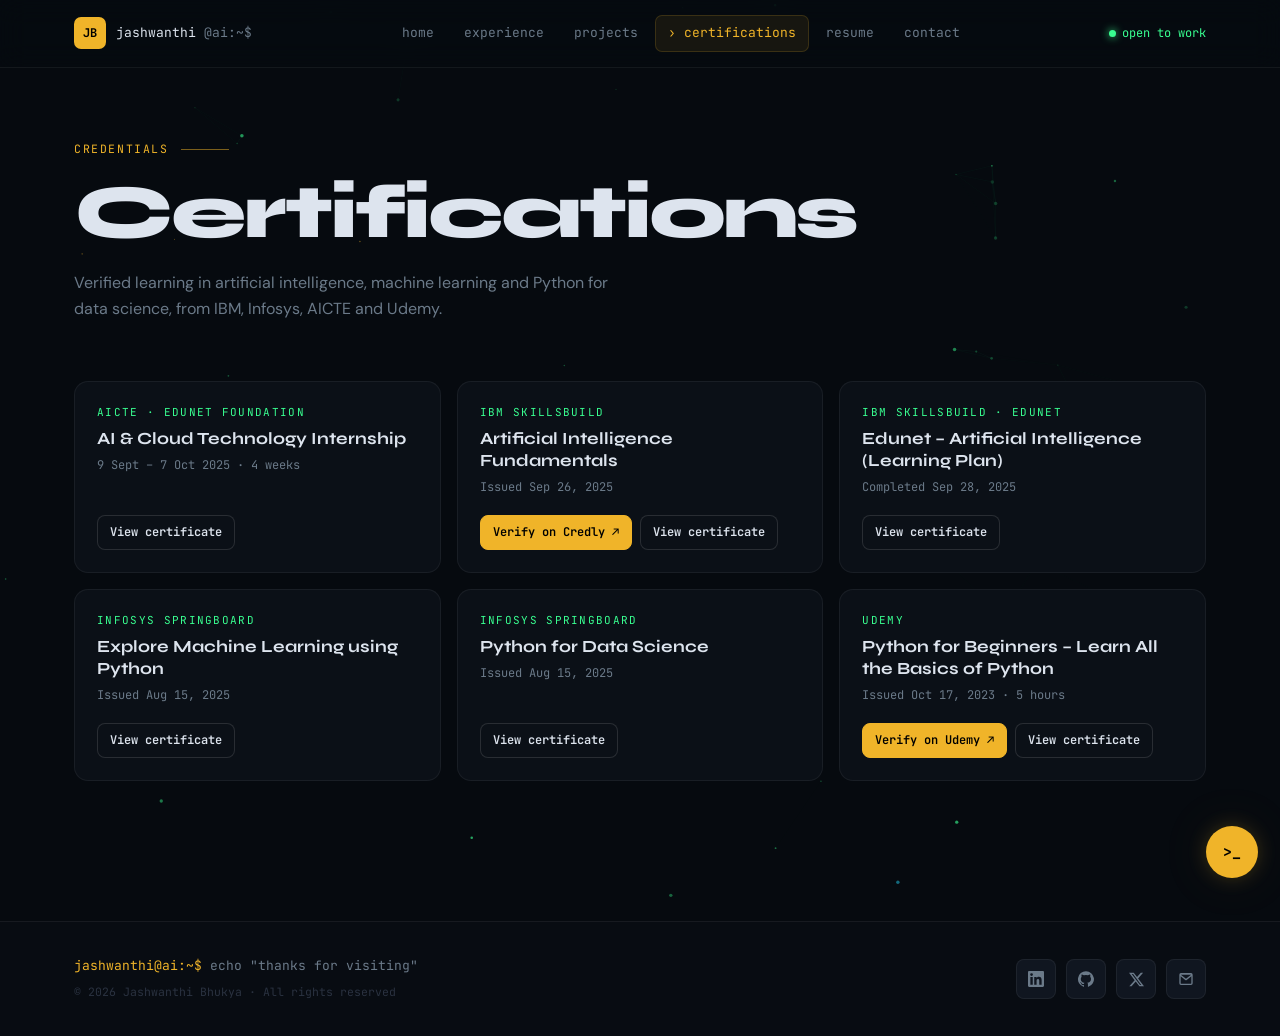
==== certifications.html @ b8790a80 "Add files via upload" ====
<!doctype html>
<html lang="en">
<head>
<meta charset="utf-8">
<meta name="viewport" content="width=device-width, initial-scale=1">
<title>Certifications | Jashwanthi Bhukya</title>
<meta name="description" content="Verified certifications of Jashwanthi Bhukya in AI, machine learning and Python.">
<link rel="icon" href="data:image/svg+xml,%3Csvg xmlns='http://www.w3.org/2000/svg' viewBox='0 0 32 32'%3E%3Crect width='32' height='32' rx='7' fill='%23f0b429'/%3E%3Ctext x='16' y='21' font-family='monospace' font-size='13' font-weight='700' text-anchor='middle' fill='%23000'%3EJB%3C/text%3E%3C/svg%3E">
<link rel="preconnect" href="https://fonts.googleapis.com">
<link rel="preconnect" href="https://fonts.gstatic.com" crossorigin>
<link href="https://fonts.googleapis.com/css2?family=Syne:wght@600;700;800&family=JetBrains+Mono:wght@400;500;600;700&family=DM+Sans:opsz,wght@9..40,300;9..40,400;9..40,500&display=swap" rel="stylesheet">
<link rel="stylesheet" href="styles.css">
</head>
<body data-page="certifications">
<main>
  <div class="page-head"><div class="container">
    <span class="label animate-in d-1">Credentials</span>
    <h1 class="animate-in d-2">Certifications</h1>
    <p class="animate-in d-3">Verified learning in artificial intelligence, machine learning and Python for data science, from IBM, Infosys, AICTE and Udemy.</p>
  </div></div>
  <div class="page-body"><div class="container">
    <div class="cert-grid">
      <div class="cert reveal">
        <span class="issuer">AICTE · Edunet Foundation</span><h3>AI &amp; Cloud Technology Internship</h3><span class="date">9 Sept – 7 Oct 2025 · 4 weeks</span>
        <div class="btn-row"><a class="btn small" href="certificates/aicte-edunet-internship.pdf" target="_blank" rel="noopener">View certificate</a></div>
      </div>
      <div class="cert reveal">
        <span class="issuer">IBM SkillsBuild</span><h3>Artificial Intelligence Fundamentals</h3><span class="date">Issued Sep 26, 2025</span>
        <div class="btn-row"><a class="btn small primary" href="https://www.credly.com/badges/cf4768bc-b0b2-471b-96e0-168a74e50fd7" target="_blank" rel="noopener">Verify on Credly ↗</a><a class="btn small" href="certificates/ibm-ai-fundamentals.pdf" target="_blank" rel="noopener">View certificate</a></div>
      </div>
      <div class="cert reveal">
        <span class="issuer">IBM SkillsBuild · Edunet</span><h3>Edunet – Artificial Intelligence (Learning Plan)</h3><span class="date">Completed Sep 28, 2025</span>
        <div class="btn-row"><a class="btn small" href="certificates/ibm-edunet-artificial-intelligence.pdf" target="_blank" rel="noopener">View certificate</a></div>
      </div>
      <div class="cert reveal">
        <span class="issuer">Infosys Springboard</span><h3>Explore Machine Learning using Python</h3><span class="date">Issued Aug 15, 2025</span>
        <div class="btn-row"><a class="btn small" href="certificates/infosys-explore-ml-python.jpg" target="_blank" rel="noopener">View certificate</a></div>
      </div>
      <div class="cert reveal">
        <span class="issuer">Infosys Springboard</span><h3>Python for Data Science</h3><span class="date">Issued Aug 15, 2025</span>
        <div class="btn-row"><a class="btn small" href="certificates/infosys-python-for-data-science.jpg" target="_blank" rel="noopener">View certificate</a></div>
      </div>
      <div class="cert reveal">
        <span class="issuer">Udemy</span><h3>Python for Beginners – Learn All the Basics of Python</h3><span class="date">Issued Oct 17, 2023 · 5 hours</span>
        <div class="btn-row"><a class="btn small primary" href="https://ude.my/UC-7f723c3f-c0a8-4299-9307-d942af05781f" target="_blank" rel="noopener">Verify on Udemy ↗</a><a class="btn small" href="certificates/udemy-python-for-beginners.pdf" target="_blank" rel="noopener">View certificate</a></div>
      </div>
    </div>
  </div></div>
</main>
<script src="script.js"></script>
</body>
</html>
---- styles.css ----
:root {
  --bg: #060a0f; --surface: #0b1017; --surface-2: #101620; --surface-3: #192030;
  --border: #ffffff0f; --border-bright: #ffffff1f;
  --amber: #f0b429; --amber-10: #f0b42914; --amber-20: #f0b42929;
  --amber-glow: 0 0 20px #f0b42933, 0 0 60px #f0b42914;
  --cyan: #22d9ff; --cyan-10: #22d9ff14; --cyan-20: #22d9ff29;
  --green: #39ff91; --green-10: #39ff9114; --green-20: #39ff9129;
  --text: #dde4ee; --text-muted: #6b7a89; --text-dim: #2a3240;
  --font-display: "Syne", sans-serif; --font-mono: "JetBrains Mono", monospace; --font-body: "DM Sans", sans-serif;
  --nav-height: 68px; --radius: 8px; --radius-lg: 14px;
  color-scheme: dark;
}
* { box-sizing: border-box; margin: 0; padding: 0; }
html { scroll-behavior: smooth; scroll-padding-top: calc(var(--nav-height) + 12px); }
body { background: var(--bg); color: var(--text); font-family: var(--font-body); font-size: 16px; line-height: 1.6; overflow-x: hidden; min-height: 100vh; display: flex; flex-direction: column; }
main { flex: 1; }
a { color: inherit; text-decoration: none; }
::selection { background: var(--amber); color: #000; }
#particles { position: fixed; inset: 0; z-index: 0; pointer-events: none; }
main, footer { position: relative; z-index: 1; }
.container { width: 100%; max-width: 1180px; margin: 0 auto; padding: 0 24px; }
.muted { color: var(--text-muted); }

/* ================= NAV ================= */
.nav { position: fixed; top: 0; left: 0; right: 0; height: var(--nav-height); z-index: 50; display: flex; align-items: center;
  background: #060a0fcc; backdrop-filter: blur(14px); -webkit-backdrop-filter: blur(14px); border-bottom: 1px solid var(--border); }
.nav .container { display: flex; align-items: center; justify-content: space-between; gap: 16px; }
.brand { display: flex; align-items: center; gap: 10px; font-family: var(--font-mono); font-size: 13px; }
.brand-logo { width: 32px; height: 32px; border-radius: 7px; background: var(--amber); color: #000; display: grid; place-items: center; font-weight: 700; font-size: 12px; }
.brand-host { color: var(--text-muted); }
.nav-links { display: flex; gap: 4px; list-style: none; font-family: var(--font-mono); font-size: 13px; }
.nav-links a { padding: 7px 12px; border-radius: 7px; color: var(--text-muted); border: 1px solid transparent; transition: color .2s, background .2s; display: block; }
.nav-links a:hover { color: var(--text); }
.nav-links a.active { color: var(--amber); background: var(--amber-10); border-color: var(--amber-20); }
.nav-links a.active::before { content: "› "; }
.nav-right { display: flex; align-items: center; gap: 12px; }
.status { font-family: var(--font-mono); font-size: 12px; color: var(--green); display: flex; align-items: center; gap: 6px; white-space: nowrap; }
.status::before { content: ""; width: 7px; height: 7px; border-radius: 50%; background: var(--green); box-shadow: 0 0 8px var(--green); animation: pulse 2s infinite; }
@keyframes pulse { 50% { opacity: .35; } }
.menu-btn { display: none; background: none; border: 1px solid var(--border-bright); color: var(--text); border-radius: 7px; width: 36px; height: 34px; font-size: 16px; cursor: pointer; }

/* ================= HERO ================= */
.hero { min-height: 100vh; display: flex; align-items: center; padding: calc(var(--nav-height) + 40px) 0 80px; position: relative; }
.pill { display: inline-flex; align-items: center; gap: 8px; font-family: var(--font-mono); font-size: 11.5px; font-weight: 500; letter-spacing: .08em;
  color: var(--green); background: var(--green-10); border: 1px solid var(--green-20); padding: 6px 12px; border-radius: 6px; text-transform: uppercase; }
.pill::before { content: ""; width: 6px; height: 6px; border-radius: 50%; background: var(--green); box-shadow: 0 0 8px var(--green); }
.hero h1 { font-family: var(--font-display); font-weight: 800; font-size: min(100px, calc((min(100vw, 1180px) - 52px) / 11.2)); line-height: .95; letter-spacing: -0.04em; margin: 28px 0 32px; text-transform: uppercase; }
.hero h1 .line { display: block; }
.hero h1 .accent { color: var(--amber); }
.cursor { display: inline-block; width: .06em; height: .8em; background: var(--amber); margin-left: .08em; vertical-align: -0.02em; animation: blink 1s steps(1) infinite; }
@keyframes blink { 50% { opacity: 0; } }
.tagline { font-family: var(--font-mono); font-size: 14px; color: var(--text-muted); max-width: 540px; line-height: 1.8; }
.btn-row { display: flex; flex-wrap: wrap; gap: 12px; margin-top: 36px; }
.btn { display: inline-flex; align-items: center; gap: 8px; font-family: var(--font-mono); font-size: 13.5px; font-weight: 600; padding: 12px 20px; border-radius: var(--radius);
  border: 1px solid var(--border-bright); background: var(--surface); color: var(--text); cursor: pointer; transition: transform .2s, box-shadow .2s, border-color .2s; }
.btn:hover { transform: translateY(-2px); border-color: var(--amber-20); }
.btn.primary { background: var(--amber); color: #000; border-color: var(--amber); }
.btn.primary:hover { box-shadow: var(--amber-glow); }
.btn.small { padding: 7px 12px; font-size: 12px; }
.scroll-hint { position: absolute; bottom: 28px; left: 50%; transform: translateX(-50%); font-family: var(--font-mono); font-size: 10.5px; letter-spacing: .25em; color: var(--text-muted); display: flex; flex-direction: column; align-items: center; gap: 10px; text-transform: uppercase; }
.scroll-hint::after { content: ""; width: 1px; height: 36px; background: linear-gradient(var(--amber), transparent); animation: drip 2s infinite; }
@keyframes drip { 0% { transform: scaleY(0); transform-origin: top; } 50% { transform: scaleY(1); transform-origin: top; } 51% { transform-origin: bottom; } 100% { transform: scaleY(0); transform-origin: bottom; } }

/* staggered entrance */
.animate-in { opacity: 0; transform: translateY(18px); animation: rise .8s cubic-bezier(.2,.7,.2,1) forwards; }
.d-1 { animation-delay: .1s; } .d-2 { animation-delay: .25s; } .d-3 { animation-delay: .45s; } .d-4 { animation-delay: .6s; } .d-5 { animation-delay: .75s; } .d-6 { animation-delay: 1s; }
@keyframes rise { to { opacity: 1; transform: none; } }

/* ================= SOCIAL ICONS ================= */
.socials-icons { display: flex; gap: 10px; flex-wrap: wrap; }
.socials-icons a { width: 36px; height: 36px; display: grid; place-items: center; border-radius: var(--radius); background: #0b1017cc; border: 1px solid var(--border);
  color: var(--text-muted); transition: color .2s, border-color .2s, transform .2s, box-shadow .2s, background .2s; }
.socials-icons a:hover, .socials-icons a:focus-visible { color: var(--amber); border-color: var(--amber-20); background: var(--amber-10); transform: translateY(-3px); box-shadow: var(--amber-glow); outline: none; }
.hero-socials { margin-top: 40px; }

/* ================= SECTIONS ================= */
section { padding: 100px 0; }
.label { font-family: var(--font-mono); font-size: 11.5px; letter-spacing: .14em; color: var(--amber); display: flex; align-items: center; gap: 12px; text-transform: uppercase; }
.label::after { content: ""; width: 48px; height: 1px; background: var(--amber); opacity: .5; }
h2 { font-family: var(--font-display); font-weight: 700; font-size: clamp(30px, 4vw, 40px); letter-spacing: -0.03em; line-height: 1.12; margin: 14px 0 0; }
.section-head { display: flex; justify-content: space-between; align-items: flex-end; gap: 16px; margin-bottom: 44px; flex-wrap: wrap; }
.link-arrow { font-family: var(--font-mono); font-size: 13px; color: var(--text-muted); transition: color .2s; }
.link-arrow:hover { color: var(--amber); }

/* page header (inner pages) */
.page-head { padding: calc(var(--nav-height) + 72px) 0 40px; }
.page-head h1 { font-family: var(--font-display); font-weight: 800; font-size: clamp(28px, 8.6vw, 76px); letter-spacing: -0.04em; line-height: 1.02; margin-top: 16px; }
.page-head p { font-size: 16px; color: var(--text-muted); max-width: 560px; margin-top: 18px; }
.page-body { padding: 20px 0 100px; }

/* ================= ABOUT ================= */
.about-grid { display: grid; grid-template-columns: 1fr 1fr; gap: 48px; align-items: start; }
.about-copy p { color: #aab6c3; margin-top: 18px; font-size: 16.5px; }
.about-copy p b { color: var(--text); font-weight: 500; }
.stats { display: grid; grid-template-columns: repeat(3, 1fr); gap: 12px; margin-top: 32px; }
.stat { background: var(--surface); border: 1px solid var(--border); border-radius: var(--radius-lg); padding: 20px 12px; text-align: center; }
.stat b { display: block; font-family: var(--font-display); font-weight: 800; font-size: 26px; color: var(--amber); letter-spacing: -0.02em; line-height: 1.1; }
.stat span { font-family: var(--font-mono); font-size: 11px; color: var(--text-muted); }

/* ================= TERMINAL ================= */
.terminal { background: var(--surface); border: 1px solid var(--border-bright); border-radius: var(--radius-lg); overflow: hidden; font-family: var(--font-mono); font-size: 13px; box-shadow: 0 30px 80px #00000080; }
.term-bar { display: flex; align-items: center; gap: 7px; padding: 12px 14px; background: var(--surface-2); border-bottom: 1px solid var(--border); }
.term-bar i { width: 11px; height: 11px; border-radius: 50%; display: block; }
.term-bar i:nth-child(1) { background: #ff5f57; } .term-bar i:nth-child(2) { background: #febc2e; } .term-bar i:nth-child(3) { background: #28c840; }
.term-bar span { margin-left: 10px; font-size: 11.5px; color: var(--text-muted); }
.term-bar .badge-int { margin-left: auto; font-size: 10.5px; color: var(--green); border: 1px solid var(--green-20); background: var(--green-10); padding: 2px 8px; border-radius: 5px; }
.term-body { padding: 18px; height: 380px; overflow-y: auto; line-height: 1.65; scrollbar-width: thin; scrollbar-color: var(--surface-3) transparent; }
.term-body .out { white-space: pre-wrap; color: #aab6c3; }
.term-body .cmd { color: var(--text); white-space: pre-wrap; }
.term-body .cmd b { color: var(--amber); font-weight: 400; }
.term-body .key { color: var(--cyan); }
.term-body .ok { color: var(--green); }
.term-body .err { color: #ff7b72; white-space: pre-wrap; }
.term-input { display: flex; align-items: center; gap: 8px; }
.term-input label { color: var(--amber); white-space: nowrap; }
.term-input input { flex: 1; min-width: 0; background: none; border: 0; outline: 0; color: var(--text); font: inherit; caret-color: var(--amber); }

/* ================= STACK ================= */
.stack-grid { display: grid; grid-template-columns: repeat(auto-fit, minmax(260px, 1fr)); gap: 16px; }
.stack-card { background: var(--surface); border: 1px solid var(--border); border-radius: var(--radius-lg); padding: 22px; transition: border-color .25s, transform .25s; }
.stack-card:hover { border-color: var(--amber-20); transform: translateY(-3px); }
.stack-card h3 { font-family: var(--font-mono); font-size: 12px; letter-spacing: .12em; color: var(--amber); font-weight: 500; margin-bottom: 14px; }
.chips { display: flex; flex-wrap: wrap; gap: 8px; }
.chip { font-family: var(--font-mono); font-size: 12px; padding: 5px 10px; border-radius: 6px; background: var(--surface-2); border: 1px solid var(--border-bright); color: #c3ccd7; }

/* ================= PROJECT CARDS (home) ================= */
.project-grid { display: grid; grid-template-columns: repeat(3, 1fr); gap: 18px; }
.project { background: var(--surface); border: 1px solid var(--border); border-radius: var(--radius-lg); padding: 26px; display: flex; flex-direction: column; transition: transform .25s, border-color .25s, box-shadow .25s; }
a.project:hover { transform: translateY(-4px); border-color: var(--amber-20); box-shadow: 0 20px 50px #00000066; }
.project .cat { font-family: var(--font-mono); font-size: 11px; letter-spacing: .1em; text-transform: uppercase; color: var(--amber); }
.cat.cyan { color: var(--cyan) !important; } .cat.green { color: var(--green) !important; }
.project h3 { font-family: var(--font-display); font-size: 20px; font-weight: 700; letter-spacing: -0.01em; line-height: 1.25; margin: 12px 0 12px; }
.project p { color: var(--text-muted); font-size: 14.5px; flex: 1; }
.project .chips, .pcard .chips, .job .chips { margin-top: 18px; }
.project .chip, .pcard .chip, .job .chip { color: var(--cyan); background: var(--cyan-10); border-color: var(--cyan-20); }
.project .go { font-family: var(--font-mono); font-size: 12px; color: var(--text-muted); margin-top: 16px; }
a.project:hover .go { color: var(--amber); }

/* ================= PROJECTS PAGE ================= */
.pcards { display: grid; gap: 18px; }
.pcard { background: var(--surface); border: 1px solid var(--border); border-radius: var(--radius-lg); padding: 28px 30px; transition: border-color .25s; }
.pcard:hover { border-color: var(--amber-20); }
.pcard-top { display: flex; justify-content: space-between; gap: 14px; align-items: flex-start; flex-wrap: wrap; }
.pcard .ctx { display: block; font-family: var(--font-mono); font-size: 11px; letter-spacing: .1em; text-transform: uppercase; color: var(--text-muted); }
.pcard .cat { display: block; font-family: var(--font-mono); font-size: 11.5px; letter-spacing: .06em; color: var(--amber); margin-top: 4px; }
.pcard h3 { font-family: var(--font-display); font-size: 24px; font-weight: 700; letter-spacing: -0.02em; margin-top: 12px; }
.pcard p { color: #aab6c3; margin-top: 10px; max-width: 860px; }
.badge { font-family: var(--font-mono); font-size: 11px; padding: 4px 10px; border-radius: 6px; white-space: nowrap; display: inline-flex; align-items: center; gap: 6px; }
.badge::before { content: ""; width: 6px; height: 6px; border-radius: 50%; background: currentColor; }
.badge.done { color: var(--green); background: var(--green-10); border: 1px solid var(--green-20); }
.badge.wip { color: var(--amber); background: var(--amber-10); border: 1px solid var(--amber-20); }
.tri { list-style: none; margin-top: 14px; display: grid; gap: 6px; color: #aab6c3; font-size: 15px; }
.tri li { padding-left: 20px; position: relative; }
.tri li::before { content: "▸"; position: absolute; left: 0; color: var(--amber); }
.pcard-foot { display: flex; gap: 18px; flex-wrap: wrap; margin-top: 20px; padding-top: 16px; border-top: 1px solid var(--border); font-family: var(--font-mono); font-size: 12.5px; }
.pcard-foot a { color: var(--text); transition: color .2s; } .pcard-foot a:hover { color: var(--amber); }
.pcard-foot .soon { color: var(--text-muted); }

/* ================= EXPERIENCE PAGE ================= */
.timeline { position: relative; display: grid; gap: 22px; padding-left: 34px; }
.timeline::before { content: ""; position: absolute; left: 7px; top: 10px; bottom: 10px; width: 1px; background: linear-gradient(var(--amber), var(--border)); }
.job { position: relative; background: var(--surface); border: 1px solid var(--border); border-radius: var(--radius-lg); padding: 26px 28px; transition: border-color .25s; }
.job:hover { border-color: var(--amber-20); }
.job.featured { border-color: var(--amber-20); box-shadow: 0 0 0 1px var(--amber-10) inset; }
.job::before { content: ""; position: absolute; left: -33px; top: 30px; width: 13px; height: 13px; border-radius: 50%; background: var(--bg); border: 2px solid var(--amber); box-shadow: 0 0 10px var(--amber-20); }
.job-top { display: flex; justify-content: space-between; gap: 12px; flex-wrap: wrap; align-items: flex-start; }
.job h3 { font-family: var(--font-display); font-size: 21px; font-weight: 700; letter-spacing: -0.01em; display: flex; align-items: center; gap: 10px; flex-wrap: wrap; }
.when { font-family: var(--font-mono); font-size: 11.5px; color: var(--text-muted); border: 1px solid var(--border-bright); background: var(--surface-2); padding: 4px 10px; border-radius: 6px; white-space: nowrap; }
.job .role { font-family: var(--font-mono); font-size: 13px; color: var(--amber); margin-top: 6px; }
.job .sub { font-family: var(--font-mono); font-size: 11.5px; color: var(--text-muted); margin-top: 2px; }
.job .btn-row { margin-top: 20px; }

/* ================= CERTIFICATIONS ================= */
.cert-grid { display: grid; grid-template-columns: repeat(auto-fill, minmax(330px, 1fr)); gap: 16px; }
.cert { background: var(--surface); border: 1px solid var(--border); border-radius: var(--radius-lg); padding: 22px; display: flex; flex-direction: column; gap: 6px; transition: border-color .25s, transform .25s; }
.cert:hover { border-color: var(--amber-20); transform: translateY(-3px); }
.cert .issuer { font-family: var(--font-mono); font-size: 11px; letter-spacing: .12em; text-transform: uppercase; color: var(--green); }
.cert h3 { font-family: var(--font-display); font-size: 17px; font-weight: 700; line-height: 1.3; }
.cert .date { font-family: var(--font-mono); font-size: 12px; color: var(--text-muted); }
.cert .btn-row { margin-top: auto; padding-top: 12px; gap: 8px; }

/* home "latest credentials" list (mirrors "Latest Writing") */
.list-rows { display: grid; gap: 12px; }
.row-link { display: flex; justify-content: space-between; align-items: center; gap: 16px; background: var(--surface); border: 1px solid var(--border); border-radius: var(--radius-lg); padding: 20px 24px; transition: border-color .25s, transform .25s; }
.row-link:hover { border-color: var(--amber-20); transform: translateX(4px); }
.row-link .meta { font-family: var(--font-mono); font-size: 11.5px; color: var(--text-muted); }
.row-link h3 { font-family: var(--font-display); font-size: 18px; font-weight: 700; margin-top: 4px; }
.row-link .arrow { font-family: var(--font-mono); color: var(--text-muted); transition: color .2s; }
.row-link:hover .arrow { color: var(--amber); }

/* ================= CONTACT PAGE ================= */
.contact-grid { display: grid; grid-template-columns: 1fr 1fr; gap: 28px; align-items: start; }
.cmd-label { font-family: var(--font-mono); font-size: 12.5px; color: var(--text-muted); margin-bottom: 14px; }
.cmd-label b { color: var(--amber); font-weight: 400; }
.channels { display: grid; gap: 12px; }
.channel { display: flex; align-items: center; gap: 16px; background: var(--surface); border: 1px solid var(--border); border-radius: var(--radius-lg); padding: 16px 20px; transition: border-color .25s, transform .25s; }
.channel:hover { border-color: var(--amber-20); transform: translateX(4px); }
.channel .ico { width: 38px; height: 38px; border-radius: 8px; display: grid; place-items: center; background: var(--surface-2); border: 1px solid var(--border-bright); color: var(--amber); flex-shrink: 0; }
.channel .txt { flex: 1; min-width: 0; }
.channel .txt small { display: block; font-family: var(--font-mono); font-size: 11px; color: var(--text-muted); }
.channel .txt span { font-family: var(--font-mono); font-size: 13.5px; word-break: break-all; }
.channel .arrow { font-family: var(--font-mono); color: var(--text-muted); }
.channel:hover .arrow { color: var(--amber); }
.where-box { margin-top: 18px; font-family: var(--font-mono); font-size: 12.5px; color: var(--text-muted); line-height: 1.8; }
.where-box b { color: var(--green); font-weight: 400; }
.compose .term-body { height: auto; }
.field { margin-bottom: 16px; }
.field label { display: block; color: var(--amber); font-size: 12.5px; margin-bottom: 6px; }
.field input, .field textarea { width: 100%; background: var(--surface-2); border: 1px solid var(--border-bright); border-radius: var(--radius); color: var(--text); font: 13px var(--font-mono); padding: 11px 12px; outline: none; transition: border-color .2s; resize: vertical; }
.field input:focus, .field textarea:focus { border-color: var(--amber); }
.form-note { font-size: 11px; color: var(--text-muted); margin-top: 10px; }

/* ================= RESUME ================= */
.pdf-frame { background: var(--surface); border: 1px solid var(--border-bright); border-radius: var(--radius-lg); overflow: hidden; }
.pdf-frame .term-bar a { margin-left: auto; font-family: var(--font-mono); font-size: 11.5px; color: var(--amber); }
.pdf-frame iframe { width: 100%; height: 82vh; border: 0; display: block; background: #fff; }

/* ================= FOOTER ================= */
footer { border-top: 1px solid var(--border); background: #080c12; padding: 34px 0; margin-top: 40px; }
footer .container { display: flex; justify-content: space-between; align-items: center; gap: 18px; flex-wrap: wrap; }
.foot-term { font-family: var(--font-mono); font-size: 13px; color: var(--amber); }
.foot-term span { color: var(--text-muted); }
.foot-copy { font-family: var(--font-mono); font-size: 11.5px; color: var(--text-dim); margin-top: 6px; }
.footer-socials a { width: 40px; height: 40px; background: var(--surface-2); }

/* ================= AGENT (>_ button) ================= */
.fab { position: fixed; right: 22px; bottom: 22px; z-index: 70; width: 52px; height: 52px; border-radius: 50%; background: var(--amber); color: #000; border: 0;
  font-family: var(--font-mono); font-weight: 700; font-size: 15px; cursor: pointer; box-shadow: var(--amber-glow); transition: transform .2s; }
.fab:hover { transform: scale(1.06); }
.agent { position: fixed; right: 24px; bottom: 88px; z-index: 69; width: min(420px, calc(100vw - 32px)); height: min(520px, calc(100vh - 120px)); display: none; flex-direction: column;
  background: #0b1017f5; backdrop-filter: blur(16px); -webkit-backdrop-filter: blur(16px); border: 1px solid var(--border-bright); border-radius: var(--radius-lg); box-shadow: 0 30px 80px #000000b3; font-family: var(--font-mono); font-size: 12.5px; overflow: hidden; }
.agent.open { display: flex; animation: rise .25s ease forwards; }
.agent-head { display: flex; align-items: center; justify-content: space-between; padding: 12px 14px; border-bottom: 1px solid var(--border); background: var(--surface-2); }
.agent-head .name { color: var(--text); display: flex; align-items: center; gap: 8px; }
.agent-head .name::before { content: ""; width: 7px; height: 7px; border-radius: 50%; background: var(--green); box-shadow: 0 0 8px var(--green); }
.agent-head .model { font-size: 10.5px; color: var(--amber); border: 1px solid var(--amber-20); background: var(--amber-10); padding: 2px 8px; border-radius: 5px; }
.agent-log { flex: 1; overflow-y: auto; padding: 14px; display: flex; flex-direction: column; gap: 10px; scrollbar-width: thin; scrollbar-color: var(--surface-3) transparent; }
.agent-intro { color: var(--text-muted); white-space: pre-wrap; line-height: 1.6; }
.agent-suggest { display: grid; gap: 8px; }
.agent-suggest button { text-align: left; background: var(--surface-2); border: 1px solid var(--border-bright); color: #aab6c3; border-radius: 7px; padding: 9px 12px; font: inherit; cursor: pointer; transition: border-color .2s, color .2s; }
.agent-suggest button:hover { border-color: var(--amber-20); color: var(--amber); }
.msg { max-width: 92%; padding: 9px 12px; border-radius: 9px; line-height: 1.6; white-space: pre-wrap; word-wrap: break-word; }
.msg.user { align-self: flex-end; background: var(--amber-10); border: 1px solid var(--amber-20); color: var(--text); }
.msg.bot { align-self: flex-start; background: var(--surface-2); border: 1px solid var(--border); color: #c3ccd7; }
.agent-form { display: flex; align-items: center; gap: 8px; padding: 12px 14px; border-top: 1px solid var(--border); }
.agent-form b { color: var(--amber); font-weight: 400; }
.agent-form input { flex: 1; min-width: 0; background: none; border: 0; outline: 0; color: var(--text); font: inherit; caret-color: var(--amber); }
.agent-form button { background: none; border: 1px solid var(--border-bright); color: var(--text-muted); border-radius: 6px; padding: 3px 8px; cursor: pointer; font: inherit; }

.toast { position: fixed; left: 50%; bottom: 28px; transform: translate(-50%, 20px); opacity: 0; background: var(--surface-3); border: 1px solid var(--green-20); color: var(--green);
  font-family: var(--font-mono); font-size: 12.5px; padding: 10px 16px; border-radius: 8px; z-index: 80; transition: .25s; pointer-events: none; }
.toast.show { opacity: 1; transform: translate(-50%, 0); }

.reveal { opacity: 0; transform: translateY(24px); transition: opacity .7s ease, transform .7s ease; }
.reveal.in { opacity: 1; transform: none; }

/* ================= RESPONSIVE ================= */
@media (max-width: 980px) {
  .about-grid, .contact-grid { grid-template-columns: 1fr; }
  .project-grid { grid-template-columns: 1fr 1fr; }
}
@media (max-width: 860px) {
  .menu-btn { display: block; }
  .status { display: none; }
  .nav-links { position: absolute; top: var(--nav-height); left: 0; right: 0; flex-direction: column; background: #060a0ff2; border-bottom: 1px solid var(--border); padding: 10px 16px 16px; display: none; }
  .nav-links.open { display: flex; }
}
@media (max-width: 640px) {
  .container { padding: 0 16px; }
  section { padding: 72px 0; }
  .project-grid, .cert-grid { grid-template-columns: 1fr; }
  .stats { gap: 8px; }
  .stat b { font-size: 21px; }
  .term-body { height: 320px; font-size: 12px; }
  .scroll-hint { display: none; }
  .pcard, .job { padding: 22px 20px; }
  .timeline { padding-left: 26px; }
  .job::before { left: -25px; }
  .timeline::before { left: 5px; }
  .agent { right: 16px; bottom: 84px; }
}
@media (prefers-reduced-motion: reduce) {
  *, *::before, *::after { animation: none !important; transition: none !important; scroll-behavior: auto !important; }
  .reveal, .animate-in { opacity: 1; transform: none; }
}

/* projects page: reference-style bottom row (tags left, links right) */
.pcard .cat { color: var(--green); }
.pcard .chip { color: var(--green); background: var(--green-10); border-color: var(--green-20); }
.pcard p, .pcard .tri { color: var(--text-muted); }
.pcard-bottom { display: flex; justify-content: space-between; align-items: center; gap: 16px; flex-wrap: wrap; margin-top: 22px; }
.pcard-bottom .chips { margin-top: 0; }
.pcard-links { display: flex; gap: 22px; font-family: var(--font-mono); font-size: 13px; font-weight: 600; white-space: nowrap; }
.pcard-links a { color: var(--green); transition: color .2s; }
.pcard-links a:hover { color: var(--amber); }
.pcard .cat.cyan, .pcard .cat.green { color: var(--green) !important; }
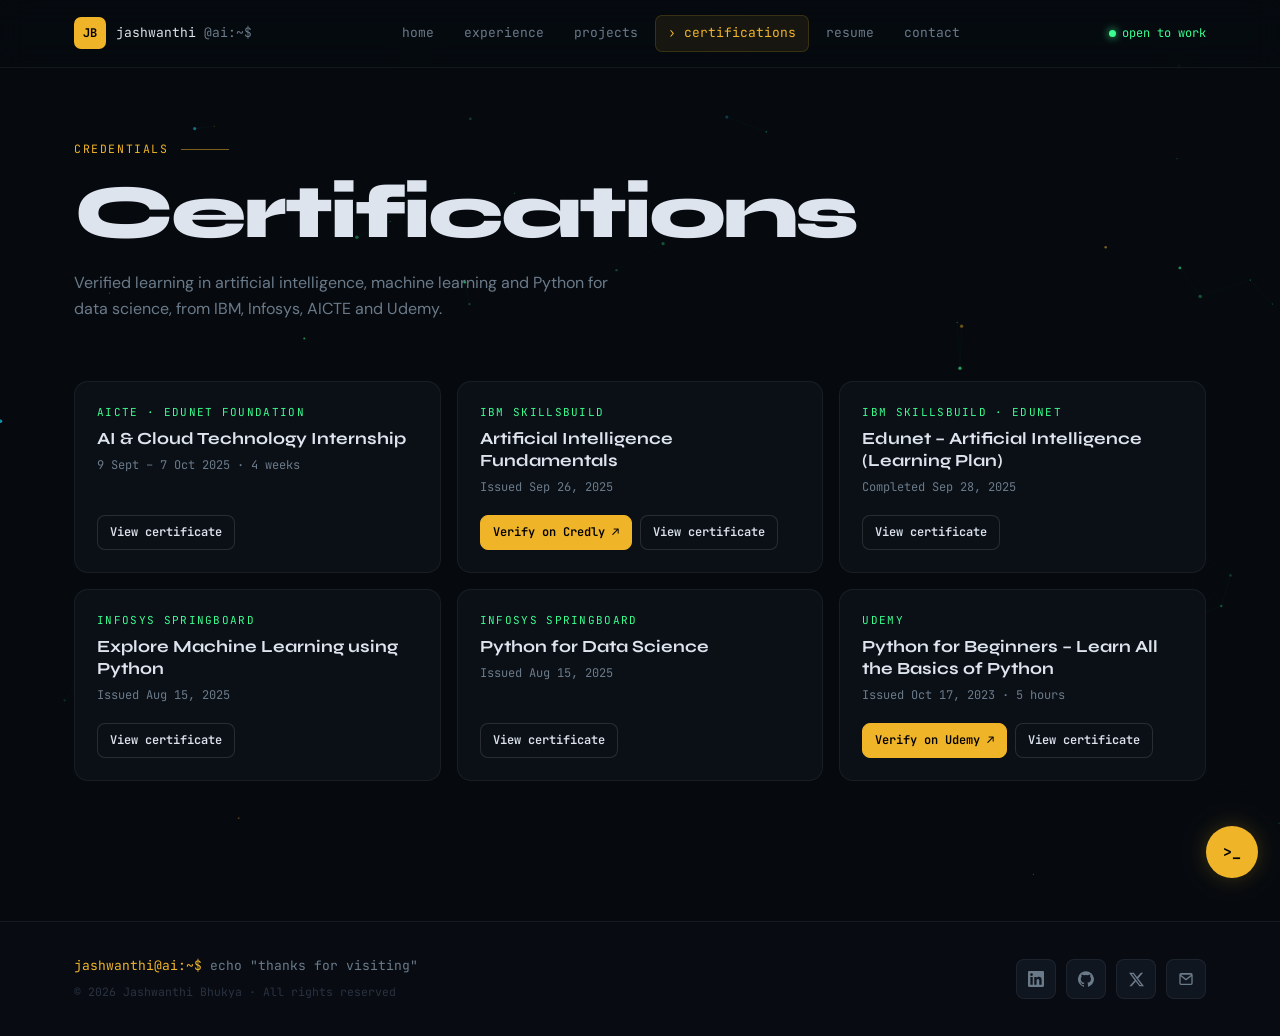
==== commit 767f7eac: "Add files via upload" ====
--- a/certifications.html
+++ b/certifications.html
@@ -22,27 +22,27 @@
     <div class="cert-grid">
       <div class="cert reveal">
         <span class="issuer">AICTE · Edunet Foundation</span><h3>AI &amp; Cloud Technology Internship</h3><span class="date">9 Sept – 7 Oct 2025 · 4 weeks</span>
-        <div class="btn-row"><a class="btn small" href="certificates/aicte-edunet-internship.pdf" target="_blank" rel="noopener">View certificate</a></div>
+        <div class="btn-row"><a class="btn small" href="aicte-edunet-internship.pdf" target="_blank" rel="noopener">View certificate</a></div>
       </div>
       <div class="cert reveal">
         <span class="issuer">IBM SkillsBuild</span><h3>Artificial Intelligence Fundamentals</h3><span class="date">Issued Sep 26, 2025</span>
-        <div class="btn-row"><a class="btn small primary" href="https://www.credly.com/badges/cf4768bc-b0b2-471b-96e0-168a74e50fd7" target="_blank" rel="noopener">Verify on Credly ↗</a><a class="btn small" href="certificates/ibm-ai-fundamentals.pdf" target="_blank" rel="noopener">View certificate</a></div>
+        <div class="btn-row"><a class="btn small primary" href="https://www.credly.com/badges/cf4768bc-b0b2-471b-96e0-168a74e50fd7" target="_blank" rel="noopener">Verify on Credly ↗</a><a class="btn small" href="ibm-ai-fundamentals.pdf" target="_blank" rel="noopener">View certificate</a></div>
       </div>
       <div class="cert reveal">
         <span class="issuer">IBM SkillsBuild · Edunet</span><h3>Edunet – Artificial Intelligence (Learning Plan)</h3><span class="date">Completed Sep 28, 2025</span>
-        <div class="btn-row"><a class="btn small" href="certificates/ibm-edunet-artificial-intelligence.pdf" target="_blank" rel="noopener">View certificate</a></div>
+        <div class="btn-row"><a class="btn small" href="ibm-edunet-artificial-intelligence.pdf" target="_blank" rel="noopener">View certificate</a></div>
       </div>
       <div class="cert reveal">
         <span class="issuer">Infosys Springboard</span><h3>Explore Machine Learning using Python</h3><span class="date">Issued Aug 15, 2025</span>
-        <div class="btn-row"><a class="btn small" href="certificates/infosys-explore-ml-python.jpg" target="_blank" rel="noopener">View certificate</a></div>
+        <div class="btn-row"><a class="btn small" href="infosys-explore-ml-python.jpg" target="_blank" rel="noopener">View certificate</a></div>
       </div>
       <div class="cert reveal">
         <span class="issuer">Infosys Springboard</span><h3>Python for Data Science</h3><span class="date">Issued Aug 15, 2025</span>
-        <div class="btn-row"><a class="btn small" href="certificates/infosys-python-for-data-science.jpg" target="_blank" rel="noopener">View certificate</a></div>
+        <div class="btn-row"><a class="btn small" href="infosys-python-for-data-science.jpg" target="_blank" rel="noopener">View certificate</a></div>
       </div>
       <div class="cert reveal">
         <span class="issuer">Udemy</span><h3>Python for Beginners – Learn All the Basics of Python</h3><span class="date">Issued Oct 17, 2023 · 5 hours</span>
-        <div class="btn-row"><a class="btn small primary" href="https://ude.my/UC-7f723c3f-c0a8-4299-9307-d942af05781f" target="_blank" rel="noopener">Verify on Udemy ↗</a><a class="btn small" href="certificates/udemy-python-for-beginners.pdf" target="_blank" rel="noopener">View certificate</a></div>
+        <div class="btn-row"><a class="btn small primary" href="https://ude.my/UC-7f723c3f-c0a8-4299-9307-d942af05781f" target="_blank" rel="noopener">Verify on Udemy ↗</a><a class="btn small" href="udemy-python-for-beginners.pdf" target="_blank" rel="noopener">View certificate</a></div>
       </div>
     </div>
   </div></div>
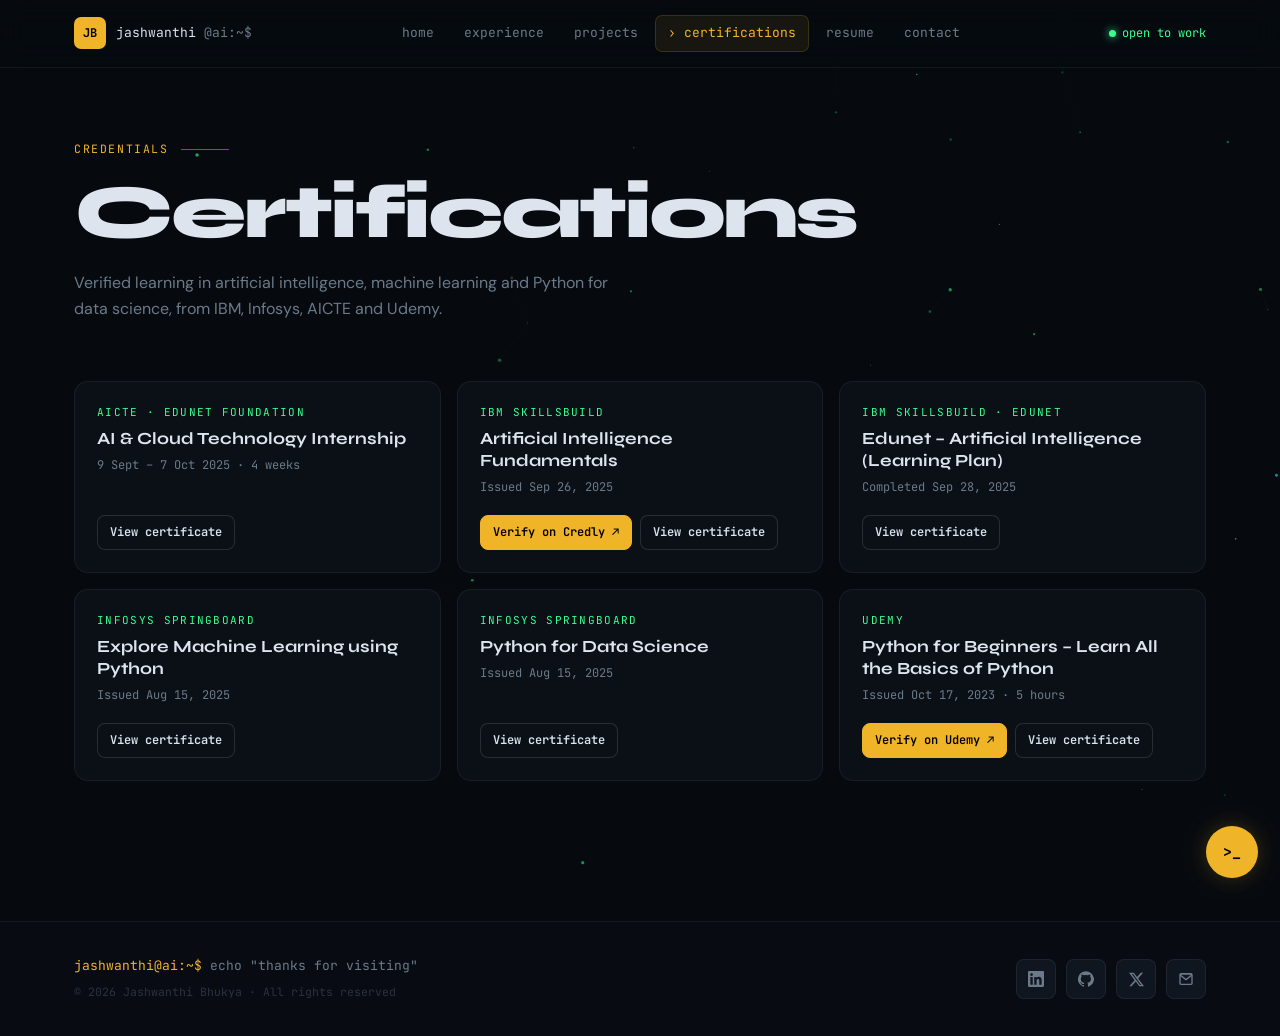
==== commit 1b144e55: "Add Tusk J tab icon" ====
--- a/certifications.html
+++ b/certifications.html
@@ -5,7 +5,7 @@
 <meta name="viewport" content="width=device-width, initial-scale=1">
 <title>Certifications | Jashwanthi Bhukya</title>
 <meta name="description" content="Verified certifications of Jashwanthi Bhukya in AI, machine learning and Python.">
-<link rel="icon" href="data:image/svg+xml,%3Csvg xmlns='http://www.w3.org/2000/svg' viewBox='0 0 32 32'%3E%3Crect width='32' height='32' rx='7' fill='%23f0b429'/%3E%3Ctext x='16' y='21' font-family='monospace' font-size='13' font-weight='700' text-anchor='middle' fill='%23000'%3EJB%3C/text%3E%3C/svg%3E">
+<link rel="icon" href="data:image/svg+xml,%3Csvg xmlns='http://www.w3.org/2000/svg' viewBox='0 0 64 64'%3E%3Ccircle cx='32' cy='32' r='32' fill='%230e2350'/%3E%3Cpath d='M40 12 C40 30 38 44 28 50 C22 53 17 50 16 45 C22 48 27 45 30 38 C33 30 34 22 34 12 Z' fill='%23f0b429'/%3E%3C/svg%3E">
 <link rel="preconnect" href="https://fonts.googleapis.com">
 <link rel="preconnect" href="https://fonts.gstatic.com" crossorigin>
 <link href="https://fonts.googleapis.com/css2?family=Syne:wght@600;700;800&family=JetBrains+Mono:wght@400;500;600;700&family=DM+Sans:opsz,wght@9..40,300;9..40,400;9..40,500&display=swap" rel="stylesheet">
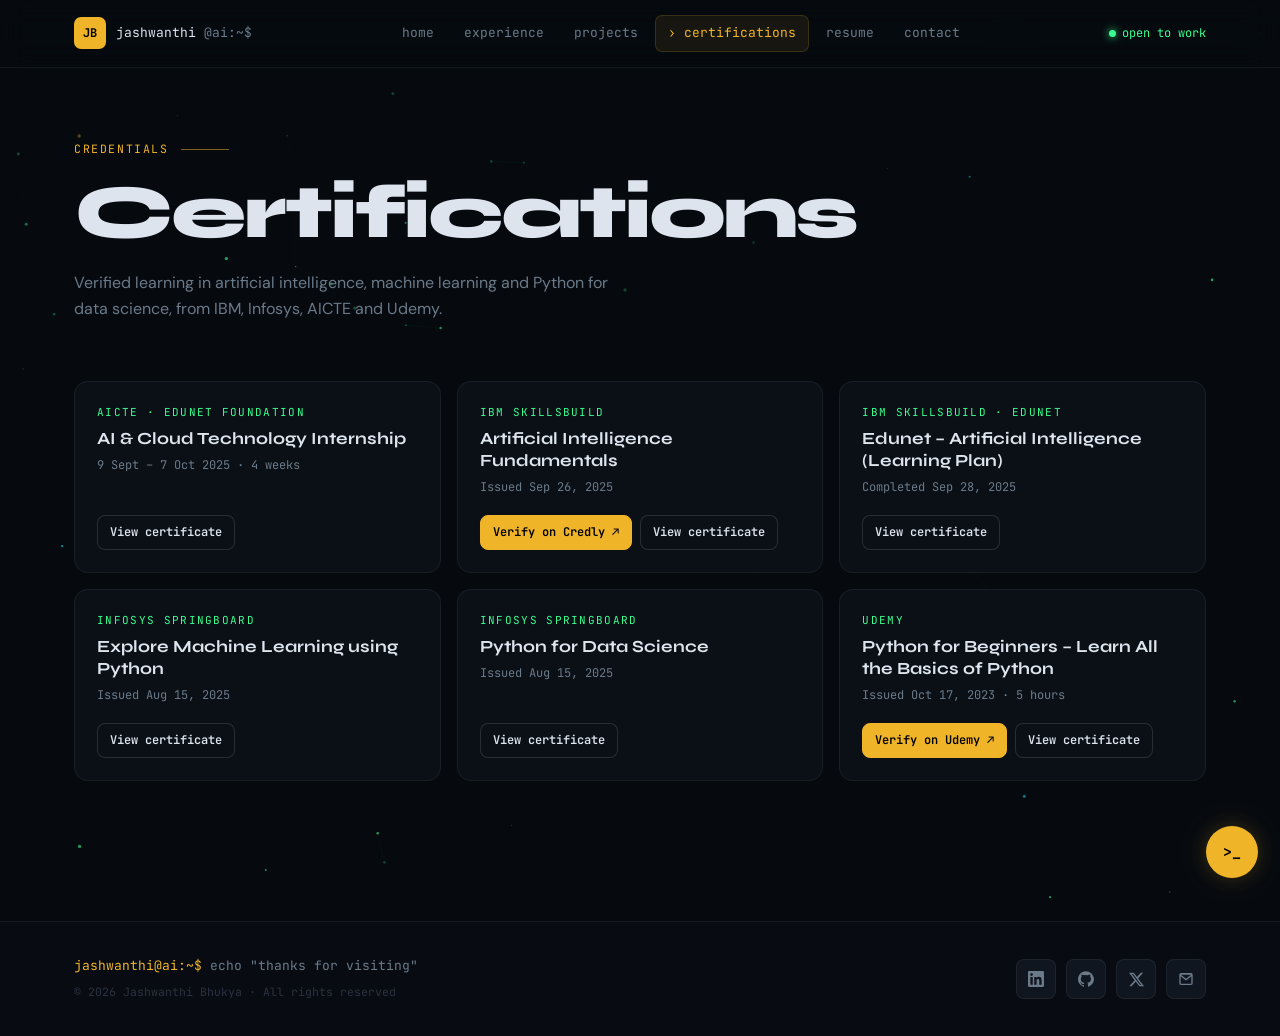
==== commit 6fe4d9a5: "Add real favicon files" ====
--- a/certifications.html
+++ b/certifications.html
@@ -5,7 +5,10 @@
 <meta name="viewport" content="width=device-width, initial-scale=1">
 <title>Certifications | Jashwanthi Bhukya</title>
 <meta name="description" content="Verified certifications of Jashwanthi Bhukya in AI, machine learning and Python.">
-<link rel="icon" href="data:image/svg+xml,%3Csvg xmlns='http://www.w3.org/2000/svg' viewBox='0 0 64 64'%3E%3Ccircle cx='32' cy='32' r='32' fill='%230e2350'/%3E%3Cpath d='M40 12 C40 30 38 44 28 50 C22 53 17 50 16 45 C22 48 27 45 30 38 C33 30 34 22 34 12 Z' fill='%23f0b429'/%3E%3C/svg%3E">
+<link rel="icon" type="image/svg+xml" href="favicon.svg?v=2">
+<link rel="icon" type="image/png" sizes="32x32" href="favicon-32.png?v=2">
+<link rel="shortcut icon" href="favicon.ico?v=2">
+<link rel="apple-touch-icon" href="apple-touch-icon.png?v=2">
 <link rel="preconnect" href="https://fonts.googleapis.com">
 <link rel="preconnect" href="https://fonts.gstatic.com" crossorigin>
 <link href="https://fonts.googleapis.com/css2?family=Syne:wght@600;700;800&family=JetBrains+Mono:wght@400;500;600;700&family=DM+Sans:opsz,wght@9..40,300;9..40,400;9..40,500&display=swap" rel="stylesheet">
